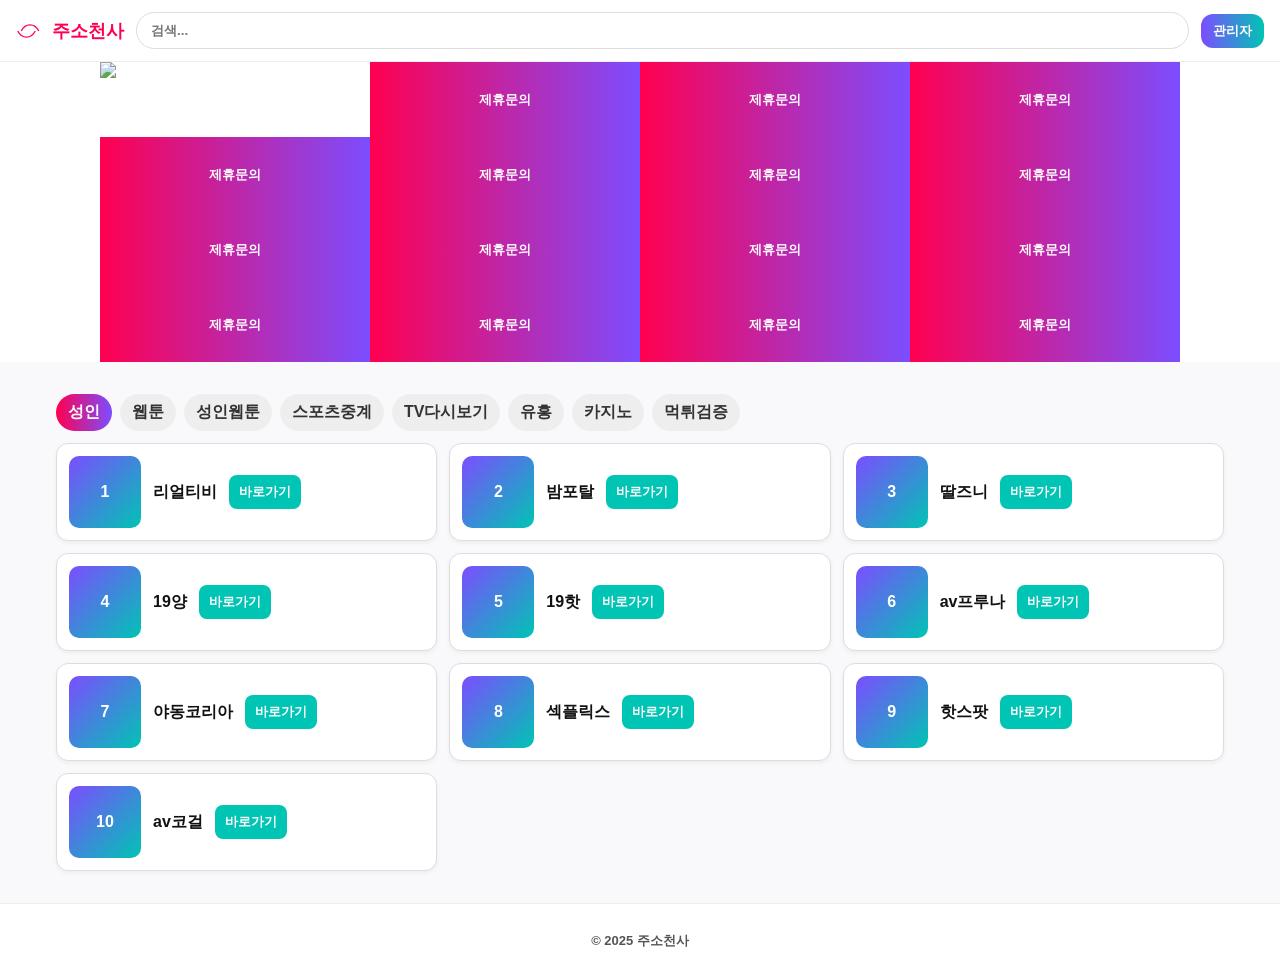
==== index.html @ 406d7c01 "Create index.html" ====
<!doctype html>
<html lang="ko">
<head>
  <meta charset="utf-8">
  <meta name="viewport" content="width=device-width, initial-scale=1">
  <meta name="theme-color" content="#ffffff">
  <title>주소천사 | 실시간업데이트 주소모음 </title>
  <meta name="description" content="실시간업데이트 트렌디한 주소천사 + 커뮤니티. 성인, 웹툰, 스포츠중계, TV다시보기, 유흥, 카지노, 먹튀검증 등 카테고리별 추천 사이트를 제공합니다.">
  <meta name="keywords" content="주소천사, 링크모음, 웹사이트 모음, 주소모음, 성인, 웹툰, 스포츠중계, TV다시보기, 카지노, 먹튀검증">
  <link href="https://fonts.googleapis.com/css2?family=Partial+Sans:wght@600;700;800&display=swap" rel="stylesheet">
  <style>
    :root{
      --bg:#f9f9fb; --card:#ffffff; --muted:#555;
      --accent1: #FF0050; --accent2: #7C4DFF; --accent3: #00C4B4;
      font-family: 'Partial Sans', sans-serif;
      font-weight: 700;
    }
    *{box-sizing:border-box}
    html,body{height:100%;margin:0;background:var(--bg);color:#222;font-weight:700}
    a{color:inherit;text-decoration:none;font-weight:700}
    header{position:sticky;top:0;backdrop-filter: blur(6px);background:#fff;border-bottom:1px solid #eee;padding:12px 16px;display:flex;align-items:center;gap:12px;z-index:20}
    .logo{font-weight:800;font-size:18px;display:flex;align-items:center;gap:8px;color:var(--accent1);cursor:pointer}
    .logo svg{width:28px;height:28px;fill:var(--accent1)}
    .search{flex:1;display:flex}
    .search input{width:100%;padding:10px 14px;border-radius:999px;border:1px solid #ddd;background:#fff;color:#222;font-weight:700}
    .btn{background:linear-gradient(90deg,var(--accent2),var(--accent3));padding:8px 12px;border-radius:12px;font-weight:800;color:#fff;border:none;cursor:pointer}
    main{padding:16px;max-width:1200px;margin:16px auto}
    .tabs{display:flex;gap:8px;flex-wrap:wrap;margin-bottom:12px}
    .tab{padding:8px 12px;border-radius:999px;background:#eee;cursor:pointer;color:#333;user-select:none;transition:all 0.2s ease;font-weight:700}
    .tab:hover{background:linear-gradient(90deg,var(--accent3),var(--accent2));color:#fff}
    .tab.active{background:linear-gradient(90deg,var(--accent1),var(--accent2));color:#fff;font-weight:800}
    .grid{display:grid;grid-template-columns:repeat(3,1fr);gap:12px}
    .card{background:var(--card);padding:12px;border-radius:12px;border:1px solid #ddd;display:flex;gap:12px;align-items:center;box-shadow:0 2px 4px rgba(0,0,0,0.05);font-weight:700}
    .thumb{width:72px;height:72px;border-radius:10px;flex-shrink:0;background:linear-gradient(135deg,var(--accent2),var(--accent3));display:flex;align-items:center;justify-content:center;font-weight:800;color:#fff}
    .meta h3{margin:0;font-size:16px;color:#111;font-weight:800}
    .meta p{margin:6px 0 0 0;color:var(--muted);font-size:13px;font-weight:700}
    .link-btn{padding:8px 10px;border-radius:8px;background:var(--accent3);color:#fff;font-weight:800;border:none;cursor:pointer}
    footer{padding:28px 16px;text-align:center;color:var(--muted);font-size:13px;background:#fff;border-top:1px solid #eee;font-weight:700}
    @media (max-width:980px){.grid{grid-template-columns:repeat(2,1fr)}}
    @media (max-width:600px){.grid{grid-template-columns:1fr}}

    .banner-grid {
      display: grid;
      grid-template-columns: repeat(4, 270px);
      grid-template-rows: repeat(4, 75px);
      gap: 0;
      padding: 0;
      background: #fff;
      justify-content: center;
    }
    .banner-btn {
      width: 270px;
      height: 75px;
      background: linear-gradient(90deg, var(--accent1), var(--accent2));
      border: none;
      color: #fff;
      font-weight: 800;
      border-radius: 0;
      cursor: pointer;
      transition: background 0.2s ease;
      display: flex;
      align-items: center;
      justify-content: center;
      text-decoration: none;
    }
    .banner-btn:hover {
      background: linear-gradient(90deg, var(--accent3), var(--accent2));
    }

    .banner-btn.image-banner {
      padding: 0;
      background: transparent;
      border: none;
    }

    .banner-btn.image-banner:hover {
      background: transparent;
    }

    .banner-btn.image-banner img {
      width: 100%;
      height: 100%;
      object-fit: contain;
      display: block;
    }
    
    /* 모바일 반응형 스타일 */
    @media (max-width: 1200px) {
      .banner-grid {
        grid-template-columns: repeat(3, 1fr);
        grid-template-rows: repeat(6, 60px);
        gap: 2px;
        padding: 8px;
      }
      .banner-btn {
        width: 100%;
        height: 60px;
        font-size: 14px;
      }
    }
    
    @media (max-width: 768px) {
      .banner-grid {
        grid-template-columns: repeat(2, 1fr);
        grid-template-rows: repeat(8, 50px);
        gap: 2px;
        padding: 8px;
      }
      .banner-btn {
        width: 100%;
        height: 50px;
        font-size: 12px;
      }
    }
    
    @media (max-width: 480px) {
      .banner-grid {
        grid-template-columns: 1fr;
        grid-template-rows: repeat(16, 45px);
        gap: 2px;
        padding: 8px;
      }
      .banner-btn {
        width: 100%;
        height: 45px;
        font-size: 11px;
      }
    }
  </style>
</head>
<body>
  <header>
    <div class="logo" onclick="location.reload()">
      <svg viewBox="0 0 64 64" xmlns="http://www.w3.org/2000/svg">
        <path d="M12 32c4-8 12-14 20-14s16 6 20 14" fill="none" stroke="currentColor" stroke-width="3"/>
        <path d="M44 32c-4 8-12 14-20 14s-16-6-20-14" fill="none" stroke="currentColor" stroke-width="3"/>
      </svg>
      주소천사
    </div>
    <div class="search">
      <input type="search" placeholder="검색...">
    </div>
    <button class="btn" onclick="window.open('https://t.me/jusoangel', '_blank')">관리자</button>
  </header>

  <div class="banner-grid">
    <a class="banner-btn image-banner" href="https://bk-9999.com/" target="_blank" rel="noopener noreferrer">
      <img src="블랙-300-10.gif" alt="배너 제휴문의">
    </a>
    <button class="banner-btn" onclick="window.open('https://t.me/jusoangel', '_blank')">제휴문의</button>
    <button class="banner-btn" onclick="window.open('https://t.me/jusoangel', '_blank')">제휴문의</button>
    <button class="banner-btn" onclick="window.open('https://t.me/jusoangel', '_blank')">제휴문의</button>
    <button class="banner-btn" onclick="window.open('https://t.me/jusoangel', '_blank')">제휴문의</button>
    <button class="banner-btn" onclick="window.open('https://t.me/jusoangel', '_blank')">제휴문의</button>
    <button class="banner-btn" onclick="window.open('https://t.me/jusoangel', '_blank')">제휴문의</button>
    <button class="banner-btn" onclick="window.open('https://t.me/jusoangel', '_blank')">제휴문의</button>
    <button class="banner-btn" onclick="window.open('https://t.me/jusoangel', '_blank')">제휴문의</button>
    <button class="banner-btn" onclick="window.open('https://t.me/jusoangel', '_blank')">제휴문의</button>
    <button class="banner-btn" onclick="window.open('https://t.me/jusoangel', '_blank')">제휴문의</button>
    <button class="banner-btn" onclick="window.open('https://t.me/jusoangel', '_blank')">제휴문의</button>
    <button class="banner-btn" onclick="window.open('https://t.me/jusoangel', '_blank')">제휴문의</button>
    <button class="banner-btn" onclick="window.open('https://t.me/jusoangel', '_blank')">제휴문의</button>
    <button class="banner-btn" onclick="window.open('https://t.me/jusoangel', '_blank')">제휴문의</button>
    <button class="banner-btn" onclick="window.open('https://t.me/jusoangel', '_blank')">제휴문의</button>
  </div>

  <main>
    <nav class="tabs">
      <div class="tab active" data-category="성인">성인</div>
      <div class="tab" data-category="웹툰">웹툰</div>
      <div class="tab" data-category="성인웹툰">성인웹툰</div>
      <div class="tab" data-category="스포츠중계">스포츠중계</div>
      <div class="tab" data-category="TV다시보기">TV다시보기</div>
      <div class="tab" data-category="유흥">유흥</div>
      <div class="tab" data-category="카지노">카지노</div>
      <div class="tab" data-category="먹튀검증">먹튀검증</div>
    </nav>
    <div class="grid" id="cardGrid"></div>
  </main>
  <footer>
    © 2025 주소천사
  </footer>
  <script>
    const categories = {
      '성인': [
        { title: '섹플릭스', url: 'https://www.xn--py2b11lf5aq86b.com/' },
        { title: '야동코리아', url: 'https://www.xn--2q1b6s99e82b970asja510d.com/' },
        { title: '19양', url: 'https://www.xn--19-jt7j.com/' },
        { title: '밤포탈', url: 'https://bampt1.com/' },
        { title: 'av프루나', url: 'https://kr12.pruna.sbs/' },
        { title: 'av코걸', url: 'https://go1.kogirl.co/' },
        { title: '19핫', url: 'https://02.19hot.net/' },
        { title: '리얼티비', url: 'https://retv29.com/' },
        { title: '딸즈니', url: 'https://kr1.ddalsney.com/' },
        { title: '핫스팟', url: 'https://hotg33.com/' }
      ],
      '웹툰': [
        { title: '레진코믹스', url: 'https://www.lezhin.com' },
        { title: '투믹스', url: 'https://www.toomics.com' },
        { title: '네이버 웹툰', url: 'https://comic.naver.com' },
        { title: '카카오 웹툰', url: 'https://webtoon.kakao.com' },
        { title: '탑툰', url: 'https://toptoon.com' },
        { title: '봄툰', url: 'https://www.bomtoon.com' },
        { title: '다음 웹툰', url: 'https://webtoon.daum.net' },
        { title: '코미코', url: 'https://www.comico.kr' },
        { title: '미스터블루', url: 'https://www.mrblue.com' },
        { title: '북큐브', url: 'https://www.bookcube.com' }
      ],
      '성인웹툰': [
        { title: '탑툰', url: 'https://toptoon.com' },
        { title: '레진코믹스', url: 'https://www.lezhin.com' },
        { title: '투믹스', url: 'https://www.toomics.com' },
        { title: '미스터블루', url: 'https://m.mrblue.com' },
        { title: '애니툰', url: 'https://www.anytoon.co.kr' },
        { title: '블랙툰', url: 'https://www.blacktoon365.com' },
        { title: '해피툰', url: 'https://happytoon01.com' },
        { title: '뉴토끼', url: 'https://itrulli.com' },
        { title: '늑대닷컴', url: 'https://xn--ph1bph0az41x.life/' },
        { title: '펀비', url: 'https://xn--9w3b23dg1ivvl.com/' }
      ],
      '스포츠중계': [
        { title: '블랙티비', url: 'https://blacktv99.com/' },
        { title: '쿨티비', url: 'https://www.livecooltv.com/' },
        { title: '마징가티비', url: 'https://mazgtv1.com/' },
        { title: '콕티비', url: 'https://coktv1.com/' },
        { title: '고트티비', url: 'https://xn--299av34a12ooga.com/' },
        { title: '폭스티비', url: 'https://www.foxtv24.com/' },
        { title: '초고속티비', url: 'https://superfast-tv.com/' },
        { title: '빠른티비', url: 'https://quick-tv.com/' },
        { title: '쪽티비', url: 'https://www.jjoktv.com/' },
        { title: '오징어티비', url: 'https://ogtv1.com/' }
      ],
      'TV다시보기': [
        { title: '넷플릭스', url: 'https://www.netflix.com' },
        { title: '디즈니플러스', url: 'https://www.disneyplus.com' },
        { title: '프라임비디오', url: 'https://www.amazon.com/Prime-Video' },
        { title: '왓챠', url: 'https://watcha.com' },
        { title: '웨이브', url: 'https://www.wavve.com' },
        { title: '티비위키', url: 'https://www.nunutvs.net/' },
        { title: '마루티비', url: 'https://marutva13.store/' },
        { title: '티비착', url: 'https://tvchak.org/' },
        { title: '티비판', url: 'https://tvpan5.com/' },
        { title: '티비몬', url: 'https://tvmon16.org/' }
      ],
      '유흥': [
        { title: '오피가이드', url: 'https://www.opga.online/' },
        { title: '오피스타', url: 'https://www.opstarko.com/' },
        { title: '인천달리기', url: 'https://www.indalkorea.com/' },
        { title: '밤의민족', url: 'https://ssearchhelps.com/url/' },
        { title: '오피뷰', url: 'https://opview76.com/' },
        { title: '오피나라', url: 'https://www.opnaraop.com/' },
        { title: '밤놀자', url: 'https://bamnolja.com/' },
        { title: '하이오피', url: 'https://hiopjuso.com/' },

        { title: '펀초', url: 'https://busanb61.net/' },
        { title: '오팡', url: 'https://oppang12.com/' }
      ],
      '카지노': [
        { title: '호우', url: 'https://www.xn--9g4bn0ioxmflc.com/' },
        { title: '조인뱃', url: 'https://www.xn--tl3b69e9on3qo9adya766c.com/' },
        { title: '메인뱃', url: 'https://mb-1144.com/' },
        { title: '크루뱃', url: 'https://bspin999.com/' },
        { title: '큐어뱃', url: 'https://www.xn--9l4b19e97cm8j.com/' },
        { title: '네임드', url: 'https://muscleroast.com/' },
        { title: '알파벳', url: 'https://www.zapb10.com/' },
        { title: '토토핫', url: 'https://www.totohot.net/safety/121828' },
        { title: '땅콩', url: 'https://xn--h11by6u74e3oi.com/' },
        { title: '돛단배', url: 'https://xn--6j1b0r63r.com/' }
      ],
      '먹튀검증': [
        { title: '토토군', url: 'https://totogun.com/' },
        { title: '먹튀안내소', url: 'https://xn--220bn4p04fh5doxu.com/' },
        { title: '토인국', url: 'https://toinkuk.com/' },
        { title: '먹튀검증소', url: 'https://totosave.com/bbs/board.php?bo_table=GNB_13' },
        { title: '토스타', url: 'https://xn--9t4b21xfta.com/' },
        { title: '먹튀검증원', url: 'https://mtsaveone.com/' },
        { title: '먹튀검문소', url: 'https://mt-gms11.com/' },
        { title: '먹튀폴리스', url: 'https://www.mt-police04.com/' },
        { title: '스코어맨', url: 'https://www.scoreman123.com/' },
        { title: '다자바', url: 'https://www.dajaba.net/' }
      ]
    };

    function shuffle(array) {
      for (let i = array.length - 1; i > 0; i--) {
        const j = Math.floor(Math.random() * (i + 1));
        [array[i], array[j]] = [array[j], array[i]];
      }
      return array;
    }

    const grid = document.getElementById('cardGrid');
    const tabs = document.querySelectorAll('.tab');

    function loadCards(category) {
      grid.innerHTML = '';
      const sites = shuffle([...categories[category]]);
      sites.forEach((site, idx) => {
        const card = document.createElement('div');
        card.className = 'card';
        card.innerHTML = `<div class="thumb">${idx+1}</div><div class="meta"><h3>${site.title}</h3></div><button class="link-btn" onclick="window.open('${site.url}', '_blank')">바로가기</button>`;
        grid.appendChild(card);
      });
    }

    tabs.forEach(tab => {
      tab.addEventListener('click', () => {
        document.querySelector('.tab.active').classList.remove('active');
        tab.classList.add('active');
        loadCards(tab.dataset.category);
      });
    });

    loadCards('성인');
  </script>
</body>
</html>
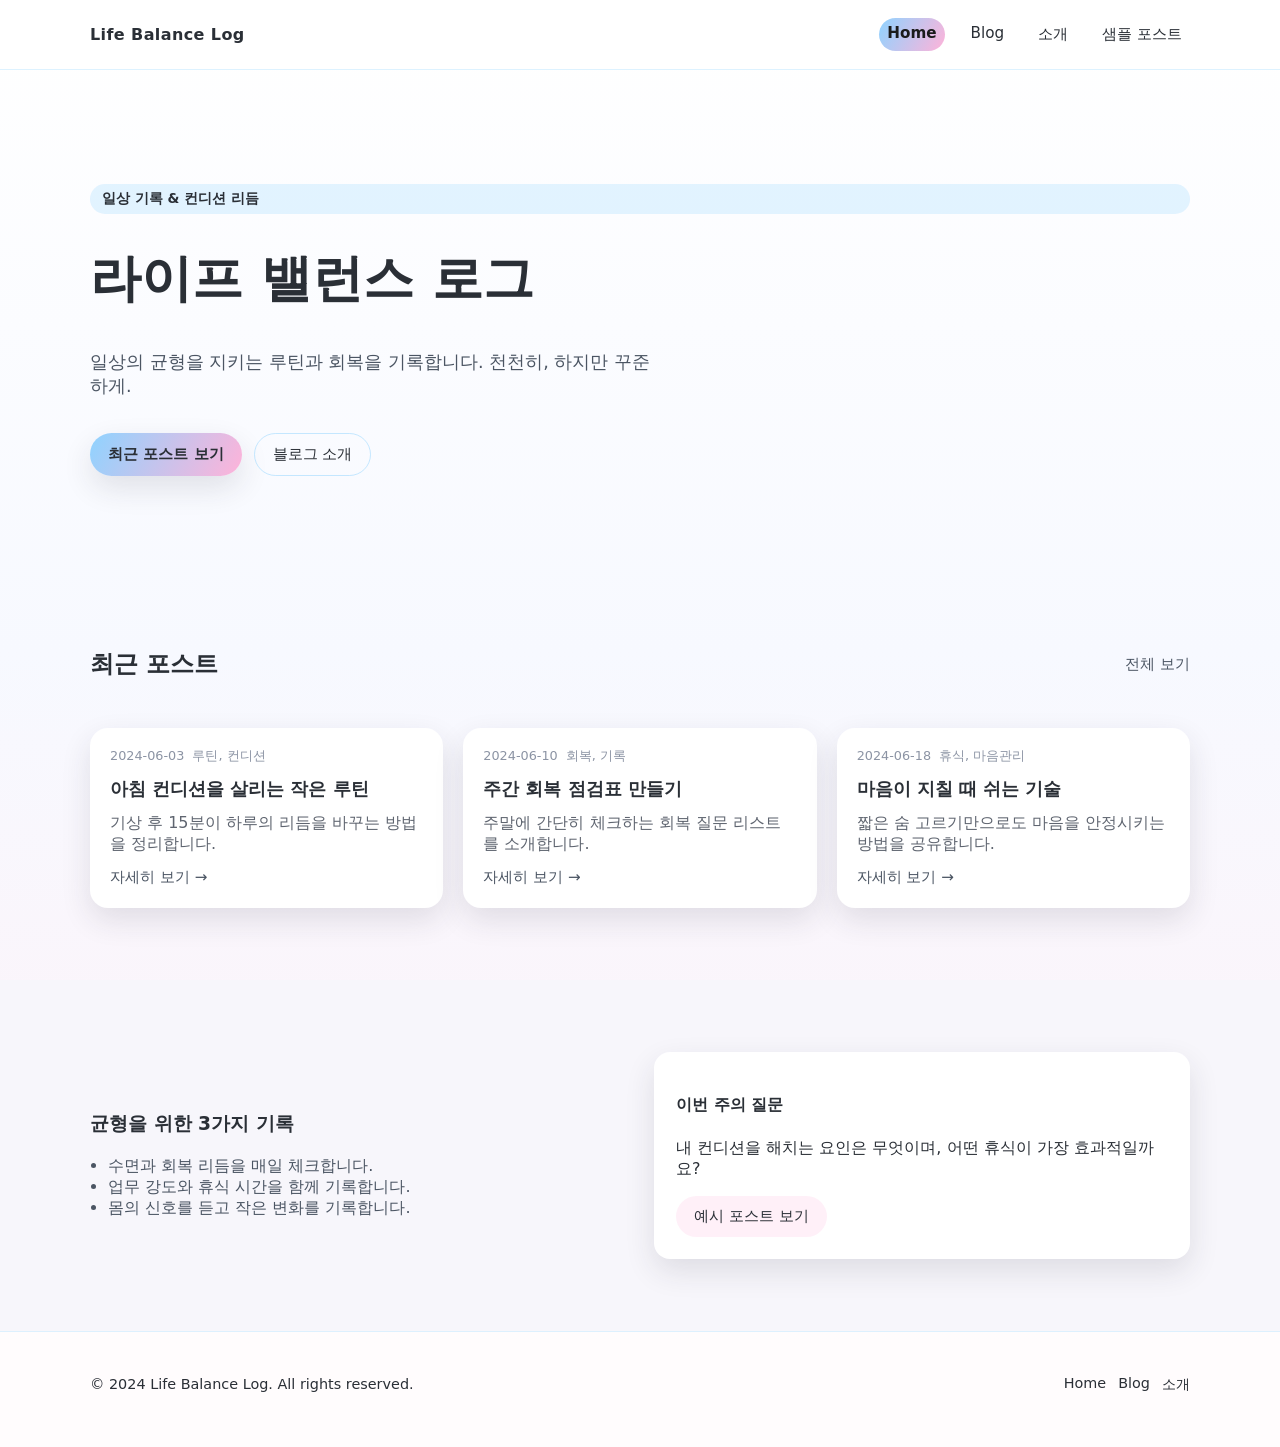
==== commit 1850f22d: "Add files via upload" ====
--- a/index.html
+++ b/index.html
@@ -1,317 +1,83 @@
-<!doctype html>
-<html lang="ko">
-<head>
-  <meta charset="utf-8">
-  <meta name="viewport" content="width=device-width, initial-scale=1">
-  <meta name="theme-color" content="#ffffff">
-  <title>주소천사 | 실시간업데이트 주소모음 </title>
-  <meta name="description" content="실시간업데이트 트렌디한 주소천사 + 커뮤니티. 성인, 웹툰, 스포츠중계, TV다시보기, 유흥, 카지노, 먹튀검증 등 카테고리별 추천 사이트를 제공합니다.">
-  <meta name="keywords" content="주소천사, 링크모음, 웹사이트 모음, 주소모음, 성인, 웹툰, 스포츠중계, TV다시보기, 카지노, 먹튀검증">
-  <link href="https://fonts.googleapis.com/css2?family=Partial+Sans:wght@600;700;800&display=swap" rel="stylesheet">
-  <style>
-    :root{
-      --bg:#f9f9fb; --card:#ffffff; --muted:#555;
-      --accent1: #FF0050; --accent2: #7C4DFF; --accent3: #00C4B4;
-      font-family: 'Partial Sans', sans-serif;
-      font-weight: 700;
-    }
-    *{box-sizing:border-box}
-    html,body{height:100%;margin:0;background:var(--bg);color:#222;font-weight:700}
-    a{color:inherit;text-decoration:none;font-weight:700}
-    header{position:sticky;top:0;backdrop-filter: blur(6px);background:#fff;border-bottom:1px solid #eee;padding:12px 16px;display:flex;align-items:center;gap:12px;z-index:20}
-    .logo{font-weight:800;font-size:18px;display:flex;align-items:center;gap:8px;color:var(--accent1);cursor:pointer}
-    .logo svg{width:28px;height:28px;fill:var(--accent1)}
-    .search{flex:1;display:flex}
-    .search input{width:100%;padding:10px 14px;border-radius:999px;border:1px solid #ddd;background:#fff;color:#222;font-weight:700}
-    .btn{background:linear-gradient(90deg,var(--accent2),var(--accent3));padding:8px 12px;border-radius:12px;font-weight:800;color:#fff;border:none;cursor:pointer}
-    main{padding:16px;max-width:1200px;margin:16px auto}
-    .tabs{display:flex;gap:8px;flex-wrap:wrap;margin-bottom:12px}
-    .tab{padding:8px 12px;border-radius:999px;background:#eee;cursor:pointer;color:#333;user-select:none;transition:all 0.2s ease;font-weight:700}
-    .tab:hover{background:linear-gradient(90deg,var(--accent3),var(--accent2));color:#fff}
-    .tab.active{background:linear-gradient(90deg,var(--accent1),var(--accent2));color:#fff;font-weight:800}
-    .grid{display:grid;grid-template-columns:repeat(3,1fr);gap:12px}
-    .card{background:var(--card);padding:12px;border-radius:12px;border:1px solid #ddd;display:flex;gap:12px;align-items:center;box-shadow:0 2px 4px rgba(0,0,0,0.05);font-weight:700}
-    .thumb{width:72px;height:72px;border-radius:10px;flex-shrink:0;background:linear-gradient(135deg,var(--accent2),var(--accent3));display:flex;align-items:center;justify-content:center;font-weight:800;color:#fff}
-    .meta h3{margin:0;font-size:16px;color:#111;font-weight:800}
-    .meta p{margin:6px 0 0 0;color:var(--muted);font-size:13px;font-weight:700}
-    .link-btn{padding:8px 10px;border-radius:8px;background:var(--accent3);color:#fff;font-weight:800;border:none;cursor:pointer}
-    footer{padding:28px 16px;text-align:center;color:var(--muted);font-size:13px;background:#fff;border-top:1px solid #eee;font-weight:700}
-    @media (max-width:980px){.grid{grid-template-columns:repeat(2,1fr)}}
-    @media (max-width:600px){.grid{grid-template-columns:1fr}}
-
-    .banner-grid {
-      display: grid;
-      grid-template-columns: repeat(4, 270px);
-      grid-template-rows: repeat(4, 75px);
-      gap: 0;
-      padding: 0;
-      background: #fff;
-      justify-content: center;
-    }
-    .banner-btn {
-      width: 270px;
-      height: 75px;
-      background: linear-gradient(90deg, var(--accent1), var(--accent2));
-      border: none;
-      color: #fff;
-      font-weight: 800;
-      border-radius: 0;
-      cursor: pointer;
-      transition: background 0.2s ease;
-      display: flex;
-      align-items: center;
-      justify-content: center;
-      text-decoration: none;
-    }
-    .banner-btn:hover {
-      background: linear-gradient(90deg, var(--accent3), var(--accent2));
-    }
-
-    .banner-btn.image-banner {
-      padding: 0;
-      background: transparent;
-      border: none;
-    }
-
-    .banner-btn.image-banner:hover {
-      background: transparent;
-    }
-
-    .banner-btn.image-banner img {
-      width: 100%;
-      height: 100%;
-      object-fit: contain;
-      display: block;
-    }
-    
-    /* 모바일 반응형 스타일 */
-    @media (max-width: 1200px) {
-      .banner-grid {
-        grid-template-columns: repeat(3, 1fr);
-        grid-template-rows: repeat(6, 60px);
-        gap: 2px;
-        padding: 8px;
-      }
-      .banner-btn {
-        width: 100%;
-        height: 60px;
-        font-size: 14px;
-      }
-    }
-    
-    @media (max-width: 768px) {
-      .banner-grid {
-        grid-template-columns: repeat(2, 1fr);
-        grid-template-rows: repeat(8, 50px);
-        gap: 2px;
-        padding: 8px;
-      }
-      .banner-btn {
-        width: 100%;
-        height: 50px;
-        font-size: 12px;
-      }
-    }
-    
-    @media (max-width: 480px) {
-      .banner-grid {
-        grid-template-columns: 1fr;
-        grid-template-rows: repeat(16, 45px);
-        gap: 2px;
-        padding: 8px;
-      }
-      .banner-btn {
-        width: 100%;
-        height: 45px;
-        font-size: 11px;
-      }
-    }
-  </style>
-</head>
-<body>
-  <header>
-    <div class="logo" onclick="location.reload()">
-      <svg viewBox="0 0 64 64" xmlns="http://www.w3.org/2000/svg">
-        <path d="M12 32c4-8 12-14 20-14s16 6 20 14" fill="none" stroke="currentColor" stroke-width="3"/>
-        <path d="M44 32c-4 8-12 14-20 14s-16-6-20-14" fill="none" stroke="currentColor" stroke-width="3"/>
-      </svg>
-      주소천사
-    </div>
-    <div class="search">
-      <input type="search" placeholder="검색...">
-    </div>
-    <button class="btn" onclick="window.open('https://t.me/jusoangel', '_blank')">관리자</button>
-  </header>
-
-  <div class="banner-grid">
-    <a class="banner-btn image-banner" href="https://bk-9999.com/" target="_blank" rel="noopener noreferrer">
-      <img src="블랙-300-10.gif" alt="배너 제휴문의">
-    </a>
-    <button class="banner-btn" onclick="window.open('https://t.me/jusoangel', '_blank')">제휴문의</button>
-    <button class="banner-btn" onclick="window.open('https://t.me/jusoangel', '_blank')">제휴문의</button>
-    <button class="banner-btn" onclick="window.open('https://t.me/jusoangel', '_blank')">제휴문의</button>
-    <button class="banner-btn" onclick="window.open('https://t.me/jusoangel', '_blank')">제휴문의</button>
-    <button class="banner-btn" onclick="window.open('https://t.me/jusoangel', '_blank')">제휴문의</button>
-    <button class="banner-btn" onclick="window.open('https://t.me/jusoangel', '_blank')">제휴문의</button>
-    <button class="banner-btn" onclick="window.open('https://t.me/jusoangel', '_blank')">제휴문의</button>
-    <button class="banner-btn" onclick="window.open('https://t.me/jusoangel', '_blank')">제휴문의</button>
-    <button class="banner-btn" onclick="window.open('https://t.me/jusoangel', '_blank')">제휴문의</button>
-    <button class="banner-btn" onclick="window.open('https://t.me/jusoangel', '_blank')">제휴문의</button>
-    <button class="banner-btn" onclick="window.open('https://t.me/jusoangel', '_blank')">제휴문의</button>
-    <button class="banner-btn" onclick="window.open('https://t.me/jusoangel', '_blank')">제휴문의</button>
-    <button class="banner-btn" onclick="window.open('https://t.me/jusoangel', '_blank')">제휴문의</button>
-    <button class="banner-btn" onclick="window.open('https://t.me/jusoangel', '_blank')">제휴문의</button>
-    <button class="banner-btn" onclick="window.open('https://t.me/jusoangel', '_blank')">제휴문의</button>
-  </div>
-
-  <main>
-    <nav class="tabs">
-      <div class="tab active" data-category="성인">성인</div>
-      <div class="tab" data-category="웹툰">웹툰</div>
-      <div class="tab" data-category="성인웹툰">성인웹툰</div>
-      <div class="tab" data-category="스포츠중계">스포츠중계</div>
-      <div class="tab" data-category="TV다시보기">TV다시보기</div>
-      <div class="tab" data-category="유흥">유흥</div>
-      <div class="tab" data-category="카지노">카지노</div>
-      <div class="tab" data-category="먹튀검증">먹튀검증</div>
-    </nav>
-    <div class="grid" id="cardGrid"></div>
-  </main>
-  <footer>
-    © 2025 주소천사
-  </footer>
-  <script>
-    const categories = {
-      '성인': [
-        { title: '섹플릭스', url: 'https://www.xn--py2b11lf5aq86b.com/' },
-        { title: '야동코리아', url: 'https://www.xn--2q1b6s99e82b970asja510d.com/' },
-        { title: '19양', url: 'https://www.xn--19-jt7j.com/' },
-        { title: '밤포탈', url: 'https://bampt1.com/' },
-        { title: 'av프루나', url: 'https://kr12.pruna.sbs/' },
-        { title: 'av코걸', url: 'https://go1.kogirl.co/' },
-        { title: '19핫', url: 'https://02.19hot.net/' },
-        { title: '리얼티비', url: 'https://retv29.com/' },
-        { title: '딸즈니', url: 'https://kr1.ddalsney.com/' },
-        { title: '핫스팟', url: 'https://hotg33.com/' }
-      ],
-      '웹툰': [
-        { title: '레진코믹스', url: 'https://www.lezhin.com' },
-        { title: '투믹스', url: 'https://www.toomics.com' },
-        { title: '네이버 웹툰', url: 'https://comic.naver.com' },
-        { title: '카카오 웹툰', url: 'https://webtoon.kakao.com' },
-        { title: '탑툰', url: 'https://toptoon.com' },
-        { title: '봄툰', url: 'https://www.bomtoon.com' },
-        { title: '다음 웹툰', url: 'https://webtoon.daum.net' },
-        { title: '코미코', url: 'https://www.comico.kr' },
-        { title: '미스터블루', url: 'https://www.mrblue.com' },
-        { title: '북큐브', url: 'https://www.bookcube.com' }
-      ],
-      '성인웹툰': [
-        { title: '탑툰', url: 'https://toptoon.com' },
-        { title: '레진코믹스', url: 'https://www.lezhin.com' },
-        { title: '투믹스', url: 'https://www.toomics.com' },
-        { title: '미스터블루', url: 'https://m.mrblue.com' },
-        { title: '애니툰', url: 'https://www.anytoon.co.kr' },
-        { title: '블랙툰', url: 'https://www.blacktoon365.com' },
-        { title: '해피툰', url: 'https://happytoon01.com' },
-        { title: '뉴토끼', url: 'https://itrulli.com' },
-        { title: '늑대닷컴', url: 'https://xn--ph1bph0az41x.life/' },
-        { title: '펀비', url: 'https://xn--9w3b23dg1ivvl.com/' }
-      ],
-      '스포츠중계': [
-        { title: '블랙티비', url: 'https://blacktv99.com/' },
-        { title: '쿨티비', url: 'https://www.livecooltv.com/' },
-        { title: '마징가티비', url: 'https://mazgtv1.com/' },
-        { title: '콕티비', url: 'https://coktv1.com/' },
-        { title: '고트티비', url: 'https://xn--299av34a12ooga.com/' },
-        { title: '폭스티비', url: 'https://www.foxtv24.com/' },
-        { title: '초고속티비', url: 'https://superfast-tv.com/' },
-        { title: '빠른티비', url: 'https://quick-tv.com/' },
-        { title: '쪽티비', url: 'https://www.jjoktv.com/' },
-        { title: '오징어티비', url: 'https://ogtv1.com/' }
-      ],
-      'TV다시보기': [
-        { title: '넷플릭스', url: 'https://www.netflix.com' },
-        { title: '디즈니플러스', url: 'https://www.disneyplus.com' },
-        { title: '프라임비디오', url: 'https://www.amazon.com/Prime-Video' },
-        { title: '왓챠', url: 'https://watcha.com' },
-        { title: '웨이브', url: 'https://www.wavve.com' },
-        { title: '티비위키', url: 'https://www.nunutvs.net/' },
-        { title: '마루티비', url: 'https://marutva13.store/' },
-        { title: '티비착', url: 'https://tvchak.org/' },
-        { title: '티비판', url: 'https://tvpan5.com/' },
-        { title: '티비몬', url: 'https://tvmon16.org/' }
-      ],
-      '유흥': [
-        { title: '오피가이드', url: 'https://www.opga.online/' },
-        { title: '오피스타', url: 'https://www.opstarko.com/' },
-        { title: '인천달리기', url: 'https://www.indalkorea.com/' },
-        { title: '밤의민족', url: 'https://ssearchhelps.com/url/' },
-        { title: '오피뷰', url: 'https://opview76.com/' },
-        { title: '오피나라', url: 'https://www.opnaraop.com/' },
-        { title: '밤놀자', url: 'https://bamnolja.com/' },
-        { title: '하이오피', url: 'https://hiopjuso.com/' },
-
-        { title: '펀초', url: 'https://busanb61.net/' },
-        { title: '오팡', url: 'https://oppang12.com/' }
-      ],
-      '카지노': [
-        { title: '호우', url: 'https://www.xn--9g4bn0ioxmflc.com/' },
-        { title: '조인뱃', url: 'https://www.xn--tl3b69e9on3qo9adya766c.com/' },
-        { title: '메인뱃', url: 'https://mb-1144.com/' },
-        { title: '크루뱃', url: 'https://bspin999.com/' },
-        { title: '큐어뱃', url: 'https://www.xn--9l4b19e97cm8j.com/' },
-        { title: '네임드', url: 'https://muscleroast.com/' },
-        { title: '알파벳', url: 'https://www.zapb10.com/' },
-        { title: '토토핫', url: 'https://www.totohot.net/safety/121828' },
-        { title: '땅콩', url: 'https://xn--h11by6u74e3oi.com/' },
-        { title: '돛단배', url: 'https://xn--6j1b0r63r.com/' }
-      ],
-      '먹튀검증': [
-        { title: '토토군', url: 'https://totogun.com/' },
-        { title: '먹튀안내소', url: 'https://xn--220bn4p04fh5doxu.com/' },
-        { title: '토인국', url: 'https://toinkuk.com/' },
-        { title: '먹튀검증소', url: 'https://totosave.com/bbs/board.php?bo_table=GNB_13' },
-        { title: '토스타', url: 'https://xn--9t4b21xfta.com/' },
-        { title: '먹튀검증원', url: 'https://mtsaveone.com/' },
-        { title: '먹튀검문소', url: 'https://mt-gms11.com/' },
-        { title: '먹튀폴리스', url: 'https://www.mt-police04.com/' },
-        { title: '스코어맨', url: 'https://www.scoreman123.com/' },
-        { title: '다자바', url: 'https://www.dajaba.net/' }
-      ]
-    };
-
-    function shuffle(array) {
-      for (let i = array.length - 1; i > 0; i--) {
-        const j = Math.floor(Math.random() * (i + 1));
-        [array[i], array[j]] = [array[j], array[i]];
-      }
-      return array;
-    }
-
-    const grid = document.getElementById('cardGrid');
-    const tabs = document.querySelectorAll('.tab');
-
-    function loadCards(category) {
-      grid.innerHTML = '';
-      const sites = shuffle([...categories[category]]);
-      sites.forEach((site, idx) => {
-        const card = document.createElement('div');
-        card.className = 'card';
-        card.innerHTML = `<div class="thumb">${idx+1}</div><div class="meta"><h3>${site.title}</h3></div><button class="link-btn" onclick="window.open('${site.url}', '_blank')">바로가기</button>`;
-        grid.appendChild(card);
-      });
-    }
-
-    tabs.forEach(tab => {
-      tab.addEventListener('click', () => {
-        document.querySelector('.tab.active').classList.remove('active');
-        tab.classList.add('active');
-        loadCards(tab.dataset.category);
-      });
-    });
-
-    loadCards('성인');
-  </script>
-</body>
-</html>
+<!doctype html>
+<html lang="ko">
+  <head>
+    <meta charset="utf-8" />
+    <meta name="viewport" content="width=device-width, initial-scale=1" />
+    <title>라이프 밸런스 로그 | 일상의 균형과 휴식의 기술</title>
+    <meta
+      name="description"
+      content="현대인을 위한 컨디션 관리법과 올바른 휴식 정보를 공유합니다. 나만의 생활 리듬을 찾고 일상의 균형을 기록하는 라이프 밸런스 로그입니다."
+    />
+    <link rel="stylesheet" href="style.css" />
+  </head>
+  <body>
+    <header class="site-header">
+      <div class="container header-inner">
+        <a class="logo" href="index.html">Life Balance Log</a>
+        <nav class="nav">
+          <a href="index.html" aria-current="page">Home</a>
+          <a href="blog.html">Blog</a>
+          <a href="about.html">소개</a>
+          <a href="post.html">샘플 포스트</a>
+        </nav>
+      </div>
+    </header>
+
+    <main>
+      <section class="hero">
+        <div class="container hero-inner">
+          <p class="badge">일상 기록 & 컨디션 리듬</p>
+          <h1>라이프 밸런스 로그</h1>
+          <p class="hero-sub">
+            일상의 균형을 지키는 루틴과 회복을 기록합니다. 천천히, 하지만 꾸준하게.
+          </p>
+          <div class="hero-cta">
+            <a class="btn primary" href="blog.html">최근 포스트 보기</a>
+            <a class="btn ghost" href="about.html">블로그 소개</a>
+          </div>
+        </div>
+      </section>
+
+      <section class="section">
+        <div class="container">
+          <div class="section-header">
+            <h2>최근 포스트</h2>
+            <a class="link" href="blog.html">전체 보기</a>
+          </div>
+          <div class="card-grid" id="home-posts"></div>
+        </div>
+      </section>
+
+      <section class="section muted">
+        <div class="container two-col">
+          <div>
+            <h3>균형을 위한 3가지 기록</h3>
+            <ul class="list">
+              <li>수면과 회복 리듬을 매일 체크합니다.</li>
+              <li>업무 강도와 휴식 시간을 함께 기록합니다.</li>
+              <li>몸의 신호를 듣고 작은 변화를 기록합니다.</li>
+            </ul>
+          </div>
+          <div class="panel">
+            <h4>이번 주의 질문</h4>
+            <p>내 컨디션을 해치는 요인은 무엇이며, 어떤 휴식이 가장 효과적일까요?</p>
+            <a class="btn subtle" href="post.html">예시 포스트 보기</a>
+          </div>
+        </div>
+      </section>
+    </main>
+
+    <footer class="site-footer">
+      <div class="container footer-inner">
+        <p>© 2024 Life Balance Log. All rights reserved.</p>
+        <div class="footer-links">
+          <a href="index.html">Home</a>
+          <a href="blog.html">Blog</a>
+          <a href="about.html">소개</a>
+        </div>
+      </div>
+    </footer>
+
+    <script src="main.js"></script>
+  </body>
+</html>
--- a/style.css
+++ b/style.css
@@ -0,0 +1,343 @@
+:root {
+  --sky: #8fd3ff;
+  --pink: #ffb3d9;
+  --deep: #2a2f36;
+  --soft: #f7f6fb;
+  --white: #ffffff;
+  --shadow: 0 12px 30px rgba(40, 40, 60, 0.12);
+}
+
+* {
+  box-sizing: border-box;
+}
+
+body {
+  margin: 0;
+  font-family: "Pretendard", "Noto Sans KR", system-ui, sans-serif;
+  color: var(--deep);
+  background: linear-gradient(180deg, #ffffff 0%, #f7f9ff 45%, #fff0f6 100%);
+}
+
+a {
+  color: inherit;
+  text-decoration: none;
+}
+
+img {
+  max-width: 100%;
+}
+
+.container {
+  width: min(1100px, 92vw);
+  margin: 0 auto;
+}
+
+.site-header {
+  position: sticky;
+  top: 0;
+  z-index: 10;
+  backdrop-filter: blur(12px);
+  background: rgba(255, 255, 255, 0.8);
+  border-bottom: 1px solid rgba(143, 211, 255, 0.3);
+}
+
+.header-inner {
+  display: flex;
+  align-items: center;
+  justify-content: space-between;
+  padding: 18px 0;
+}
+
+.logo {
+  font-weight: 700;
+  letter-spacing: 0.4px;
+}
+
+.nav {
+  display: flex;
+  gap: 18px;
+  font-size: 0.95rem;
+}
+
+.nav a {
+  padding: 6px 8px;
+  border-radius: 999px;
+}
+
+.nav a[aria-current="page"] {
+  background: linear-gradient(120deg, var(--sky), var(--pink));
+  color: #1b1b1b;
+  font-weight: 600;
+}
+
+.hero {
+  padding: 100px 0 80px;
+}
+
+.hero-inner {
+  display: grid;
+  gap: 18px;
+}
+
+.badge {
+  display: inline-flex;
+  align-items: center;
+  gap: 6px;
+  padding: 6px 12px;
+  border-radius: 999px;
+  background: rgba(143, 211, 255, 0.25);
+  font-size: 0.85rem;
+  font-weight: 600;
+}
+
+.hero h1 {
+  font-size: clamp(2.4rem, 4vw, 3.2rem);
+  margin: 0;
+}
+
+.hero-sub {
+  font-size: 1.1rem;
+  color: #4b5563;
+  max-width: 560px;
+}
+
+.hero-cta {
+  display: flex;
+  gap: 12px;
+  flex-wrap: wrap;
+}
+
+.btn {
+  display: inline-flex;
+  align-items: center;
+  justify-content: center;
+  padding: 10px 18px;
+  border-radius: 999px;
+  border: none;
+  font-size: 0.95rem;
+  cursor: pointer;
+}
+
+.btn.primary {
+  background: linear-gradient(120deg, var(--sky), var(--pink));
+  box-shadow: var(--shadow);
+  font-weight: 600;
+}
+
+.btn.ghost {
+  background: transparent;
+  border: 1px solid rgba(143, 211, 255, 0.5);
+}
+
+.btn.subtle {
+  background: rgba(255, 179, 217, 0.2);
+}
+
+.section {
+  padding: 72px 0;
+}
+
+.section.muted {
+  background: var(--soft);
+}
+
+.section-header {
+  display: flex;
+  align-items: center;
+  justify-content: space-between;
+  gap: 16px;
+  margin-bottom: 28px;
+}
+
+.link {
+  color: #4b5563;
+  font-size: 0.95rem;
+}
+
+.card-grid {
+  display: grid;
+  gap: 20px;
+  grid-template-columns: repeat(auto-fit, minmax(240px, 1fr));
+}
+
+.card {
+  background: var(--white);
+  border-radius: 18px;
+  padding: 20px;
+  box-shadow: var(--shadow);
+  display: grid;
+  gap: 12px;
+}
+
+.card h3 {
+  margin: 0;
+  font-size: 1.1rem;
+}
+
+.card p {
+  margin: 0;
+  color: #5f6570;
+}
+
+.card .meta {
+  display: flex;
+  gap: 8px;
+  font-size: 0.8rem;
+  color: #8c94a4;
+}
+
+.pill-group {
+  display: flex;
+  flex-wrap: wrap;
+  gap: 8px;
+}
+
+.pill {
+  background: rgba(143, 211, 255, 0.25);
+  padding: 6px 12px;
+  border-radius: 999px;
+  font-size: 0.85rem;
+}
+
+.two-col {
+  display: grid;
+  grid-template-columns: repeat(auto-fit, minmax(260px, 1fr));
+  gap: 28px;
+  align-items: center;
+}
+
+.panel {
+  background: var(--white);
+  padding: 22px;
+  border-radius: 16px;
+  box-shadow: var(--shadow);
+}
+
+.list {
+  margin: 16px 0 0;
+  padding-left: 18px;
+  color: #4b5563;
+}
+
+.muted-text {
+  color: #6b7280;
+}
+
+.about-hero {
+  display: grid;
+  grid-template-columns: repeat(auto-fit, minmax(280px, 1fr));
+  gap: 28px;
+  align-items: center;
+}
+
+.admin-panel {
+  display: none;
+  background: var(--white);
+  border-radius: 18px;
+  padding: 24px;
+  margin-bottom: 32px;
+  box-shadow: var(--shadow);
+}
+
+.admin-panel.active {
+  display: block;
+}
+
+.form {
+  display: grid;
+  gap: 16px;
+}
+
+.form-row {
+  display: grid;
+  gap: 8px;
+}
+
+.form-row input,
+.form-row textarea {
+  padding: 10px 12px;
+  border-radius: 12px;
+  border: 1px solid rgba(143, 211, 255, 0.5);
+  font-size: 0.95rem;
+}
+
+.form-actions {
+  display: flex;
+  gap: 10px;
+  flex-wrap: wrap;
+}
+
+.helper {
+  font-size: 0.85rem;
+  color: #9aa1b1;
+  margin: 0;
+}
+
+.post {
+  background: var(--white);
+  border-radius: 20px;
+  padding: 32px;
+  box-shadow: var(--shadow);
+}
+
+.post-meta {
+  display: flex;
+  gap: 12px;
+  align-items: center;
+  margin-bottom: 12px;
+}
+
+.post-lead {
+  font-size: 1.1rem;
+  color: #4b5563;
+}
+
+.post-content {
+  display: grid;
+  gap: 16px;
+  line-height: 1.7;
+  color: #3f444d;
+}
+
+blockquote {
+  margin: 0;
+  padding: 14px 18px;
+  border-left: 4px solid var(--pink);
+  background: rgba(255, 179, 217, 0.2);
+  border-radius: 12px;
+}
+
+.site-footer {
+  padding: 30px 0 40px;
+  border-top: 1px solid rgba(143, 211, 255, 0.3);
+  background: rgba(255, 255, 255, 0.8);
+}
+
+.footer-inner {
+  display: flex;
+  align-items: center;
+  justify-content: space-between;
+  gap: 12px;
+  flex-wrap: wrap;
+  font-size: 0.9rem;
+}
+
+.footer-links {
+  display: flex;
+  gap: 12px;
+}
+
+@media (max-width: 720px) {
+  .header-inner {
+    flex-direction: column;
+    gap: 12px;
+  }
+
+  .hero-cta,
+  .nav,
+  .section-header,
+  .footer-inner {
+    flex-direction: column;
+    align-items: flex-start;
+  }
+}
